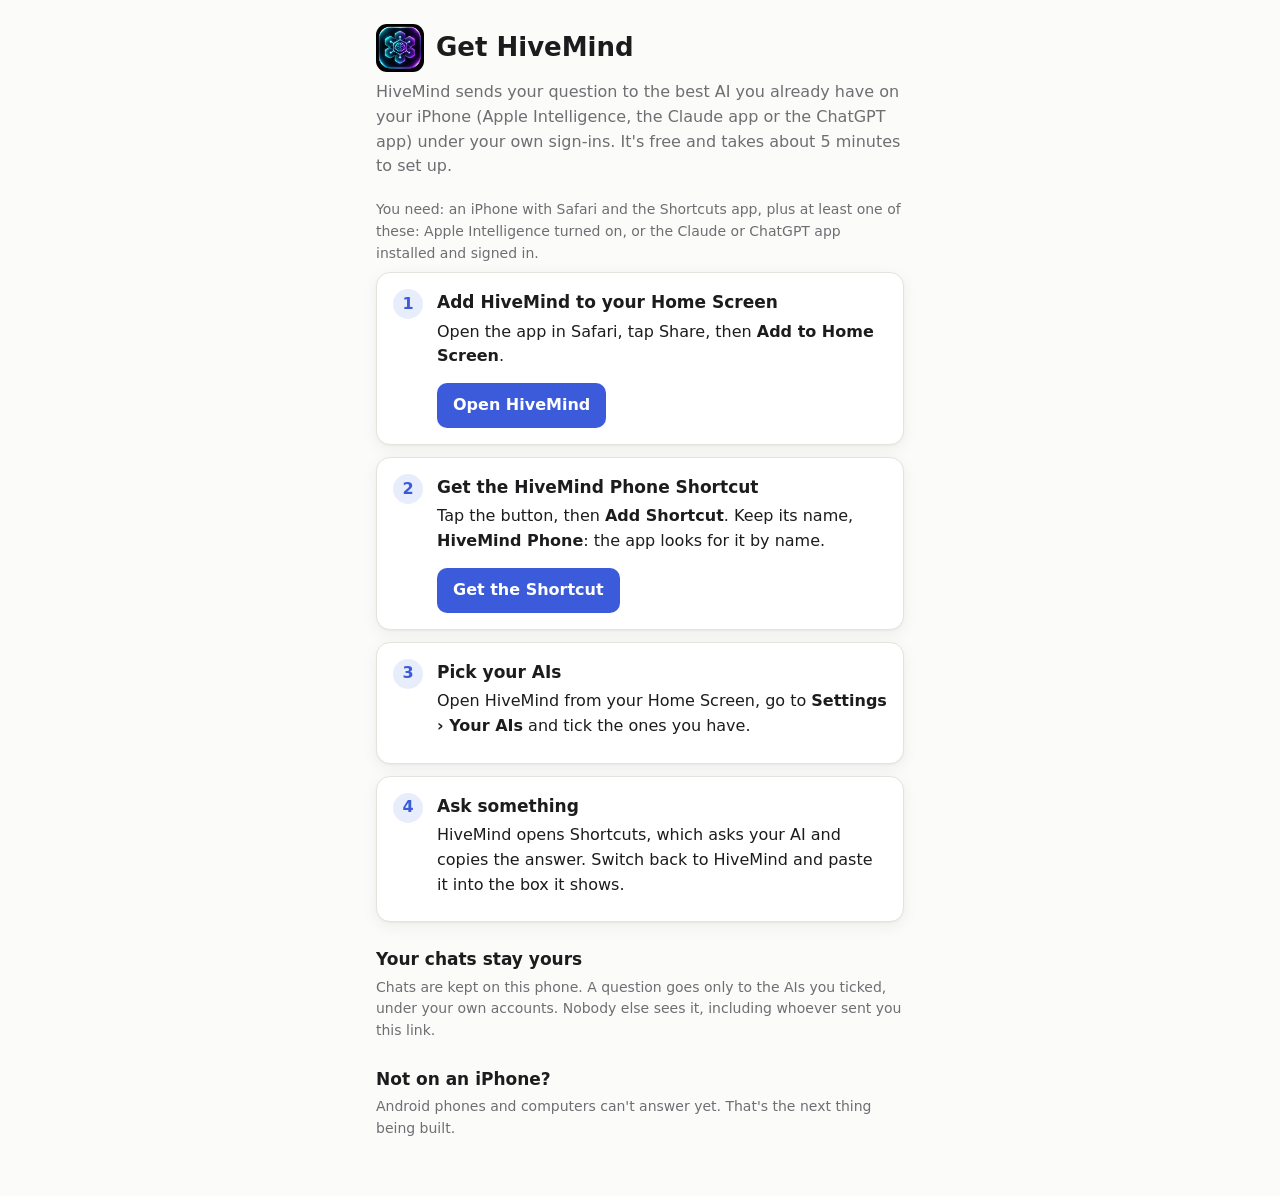
==== get.html @ 44ca8e68 "Get HiveMind page + one-tap Shortcut get.html walks a friend through setup in about 5 minutes; the s" ====
<!doctype html>
<html lang="en">
<head>
<meta charset="utf-8">
<meta name="viewport" content="width=device-width, initial-scale=1, viewport-fit=cover">
<title>Get HiveMind</title>
<link rel="icon" type="image/png" sizes="32x32" href="icons/icon-32.png?v=2">
<link rel="apple-touch-icon" href="icons/icon-180.png?v=2">
<meta name="theme-color" content="#fbfbfa" media="(prefers-color-scheme: light)">
<meta name="theme-color" content="#161618" media="(prefers-color-scheme: dark)">
<!-- P-22: the page Noah sends friends. Relative links only, so it works wherever the friend copy is published. -->
<style>
:root {
  --bg: #fbfbfa; --panel: #ffffff; --ink: #1c1c1e; --muted: #6e6e73; --line: #e5e3de;
  --accent: #3b5bdb; --accent-ink: #ffffff; --accent-soft: #e8edfc;
  --shadow: 0 1px 2px rgba(0,0,0,.04), 0 4px 16px rgba(0,0,0,.06);
}
@media (prefers-color-scheme: dark) {
  :root { --bg: #161618; --panel: #212124; --ink: #ececef; --muted: #a0a0a8; --line: #2f2f34;
          --accent: #7c9bff; --accent-ink: #10131c; --accent-soft: #252d45;
          --shadow: 0 1px 2px rgba(0,0,0,.3), 0 6px 20px rgba(0,0,0,.35); }
}
* { box-sizing: border-box; }
body { margin: 0; background: var(--bg); color: var(--ink); -webkit-font-smoothing: antialiased;
       font: 16px/1.55 -apple-system, BlinkMacSystemFont, "SF Pro Text", "Inter", system-ui, sans-serif; }
main { max-width: 560px; margin: 0 auto; padding: max(24px, env(safe-area-inset-top)) 16px 48px; }
header { display: flex; align-items: center; gap: 12px; margin-bottom: 8px; }
header img { width: 48px; height: 48px; border-radius: 11px; }
h1 { font-size: 26px; line-height: 1.2; margin: 0; }
h2 { font-size: 17px; margin: 0 0 4px; }
p { margin: 0 0 8px; }
.lead { color: var(--muted); margin: 8px 0 20px; }
ol { list-style: none; padding: 0; margin: 0; counter-reset: step; }
li { counter-increment: step; background: var(--panel); border: 1px solid var(--line); border-radius: 14px;
     box-shadow: var(--shadow); padding: 16px 16px 16px 60px; margin-bottom: 12px; position: relative;
     scroll-margin-top: 16px; }
li::before { content: counter(step); position: absolute; left: 16px; top: 16px; width: 30px; height: 30px;
             border-radius: 50%; background: var(--accent-soft); color: var(--accent); font-weight: 700;
             display: grid; place-items: center; }
li:target { border-color: var(--accent); }
.btn { display: inline-block; margin-top: 6px; padding: 10px 16px; min-height: 44px; border-radius: 10px;
       background: var(--accent); color: var(--accent-ink); font-weight: 600; text-decoration: none; }
.meta { color: var(--muted); font-size: 14px; }
section { margin-top: 24px; }
a { color: var(--accent); }
</style>
</head>
<body>
<main>
  <header>
    <img src="icons/icon-180.png?v=2" alt="">
    <h1>Get HiveMind</h1>
  </header>
  <p class="lead">HiveMind sends your question to the best AI you already have on your iPhone (Apple Intelligence,
    the Claude app or the ChatGPT app) under your own sign-ins. It's free and takes about 5 minutes to set up.</p>

  <p class="meta">You need: an iPhone with Safari and the Shortcuts app, plus at least one of these: Apple
    Intelligence turned on, or the Claude or ChatGPT app installed and signed in.</p>

  <ol>
    <li id="app">
      <h2>Add HiveMind to your Home Screen</h2>
      <p>Open the app in Safari, tap Share, then <b>Add to Home Screen</b>.</p>
      <a class="btn" href="./">Open HiveMind</a>
    </li>
    <li id="shortcut">
      <h2>Get the HiveMind Phone Shortcut</h2>
      <p>Tap the button, then <b>Add Shortcut</b>. Keep its name, <b>HiveMind Phone</b>: the app looks for it by name.</p>
      <a class="btn" href="HiveMind%20Phone.shortcut">Get the Shortcut</a>
    </li>
    <li id="ais">
      <h2>Pick your AIs</h2>
      <p>Open HiveMind from your Home Screen, go to <b>Settings › Your AIs</b> and tick the ones you have.</p>
    </li>
    <li id="ask">
      <h2>Ask something</h2>
      <p>HiveMind opens Shortcuts, which asks your AI and copies the answer. Switch back to HiveMind and paste it
        into the box it shows.</p>
    </li>
  </ol>

  <section>
    <h2>Your chats stay yours</h2>
    <p class="meta">Chats are kept on this phone. A question goes only to the AIs you ticked, under your own
      accounts. Nobody else sees it, including whoever sent you this link.</p>
  </section>
  <section>
    <h2>Not on an iPhone?</h2>
    <p class="meta">Android phones and computers can't answer yet. That's the next thing being built.</p>
  </section>
</main>
</body>
</html>
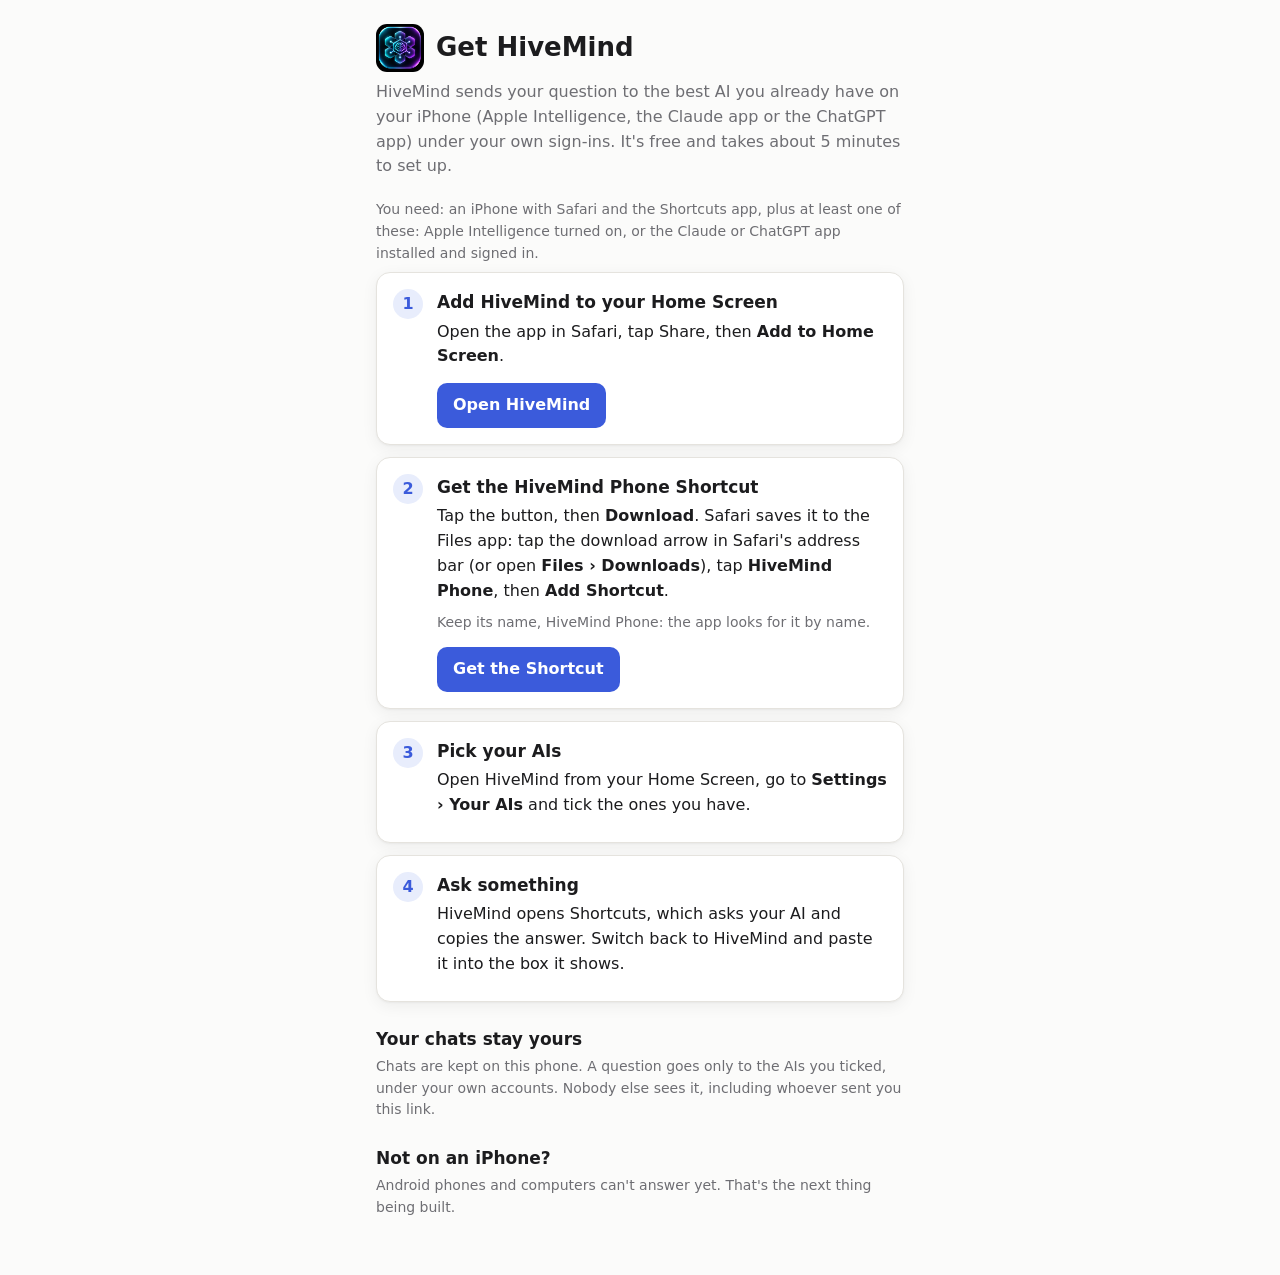
==== commit 04d17038: "Get HiveMind: the Shortcut lands in Files first Claude-Session: https://claude.ai/code/session_01QzZ" ====
--- a/get.html
+++ b/get.html
@@ -65,7 +65,9 @@
     </li>
     <li id="shortcut">
       <h2>Get the HiveMind Phone Shortcut</h2>
-      <p>Tap the button, then <b>Add Shortcut</b>. Keep its name, <b>HiveMind Phone</b>: the app looks for it by name.</p>
+      <p>Tap the button, then <b>Download</b>. Safari saves it to the Files app: tap the download arrow in Safari's
+        address bar (or open <b>Files › Downloads</b>), tap <b>HiveMind Phone</b>, then <b>Add Shortcut</b>.</p>
+      <p class="meta">Keep its name, HiveMind Phone: the app looks for it by name.</p>
       <a class="btn" href="HiveMind%20Phone.shortcut">Get the Shortcut</a>
     </li>
     <li id="ais">
